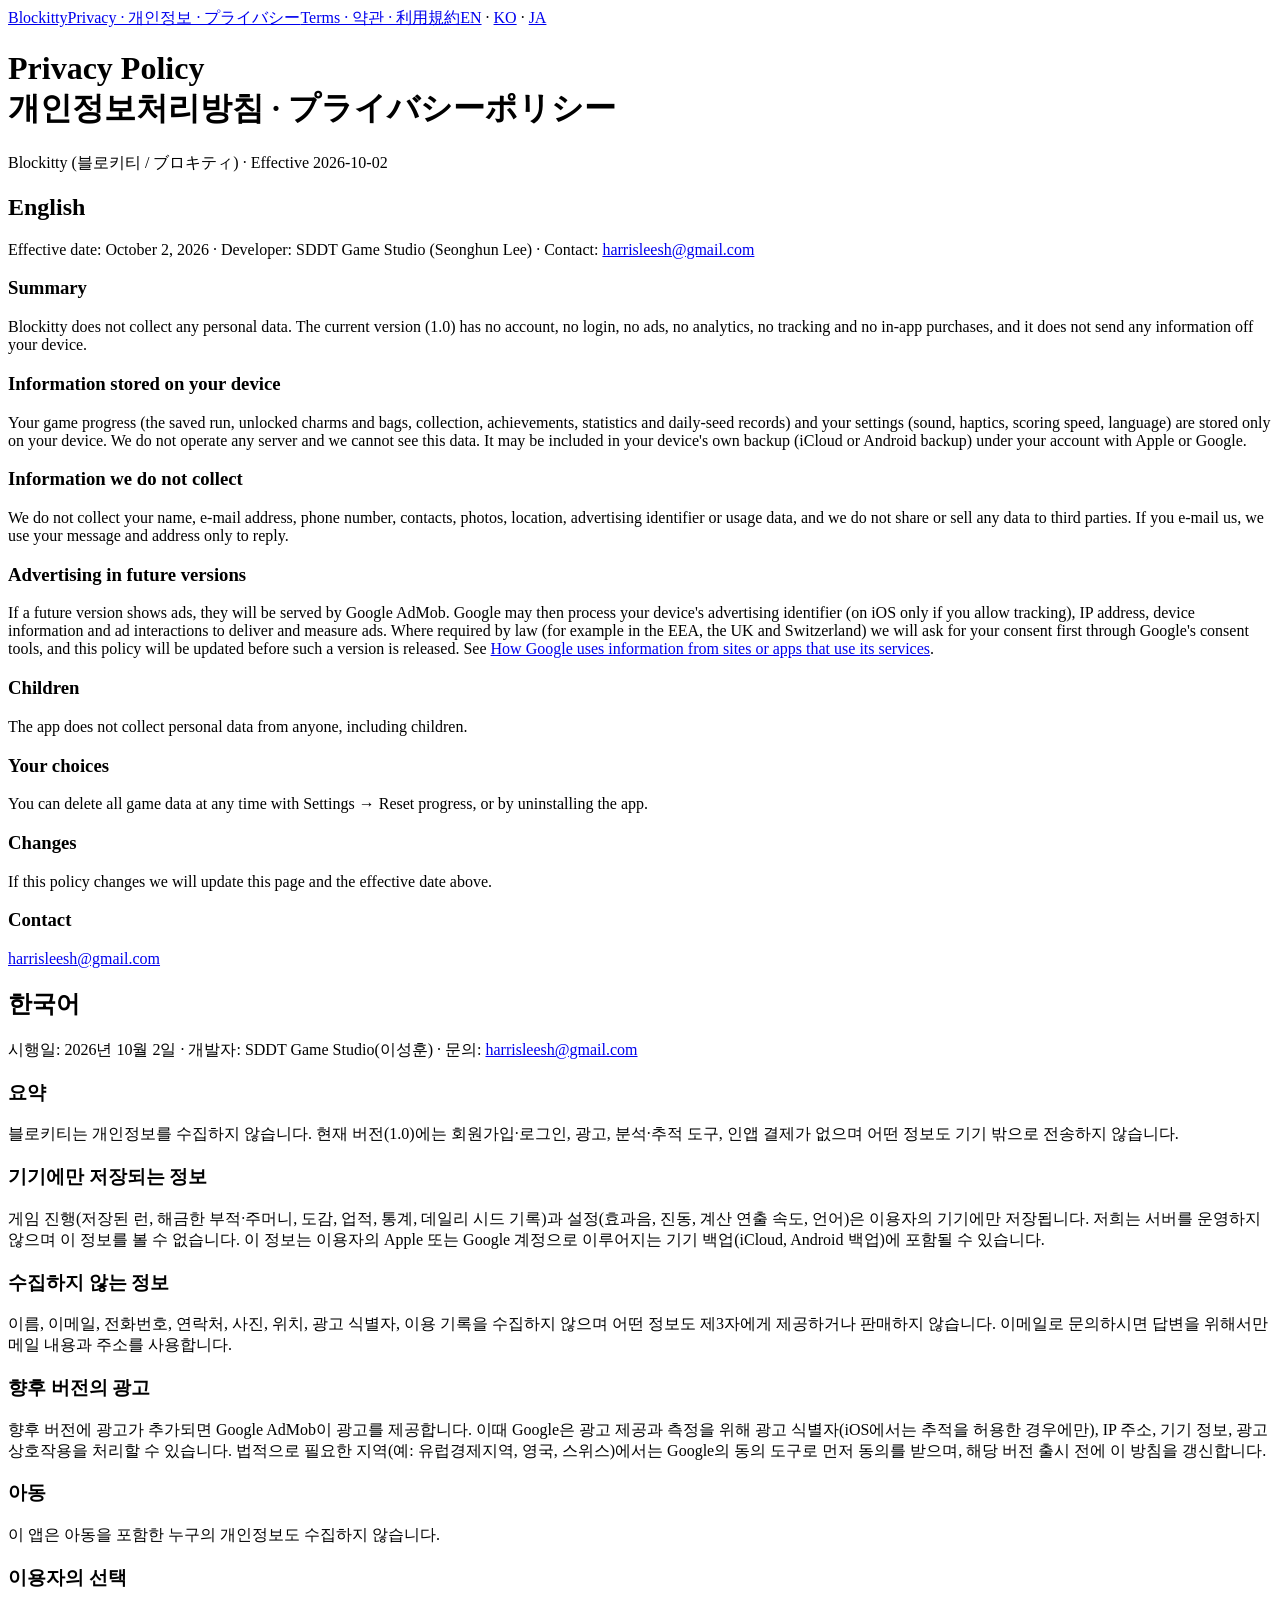
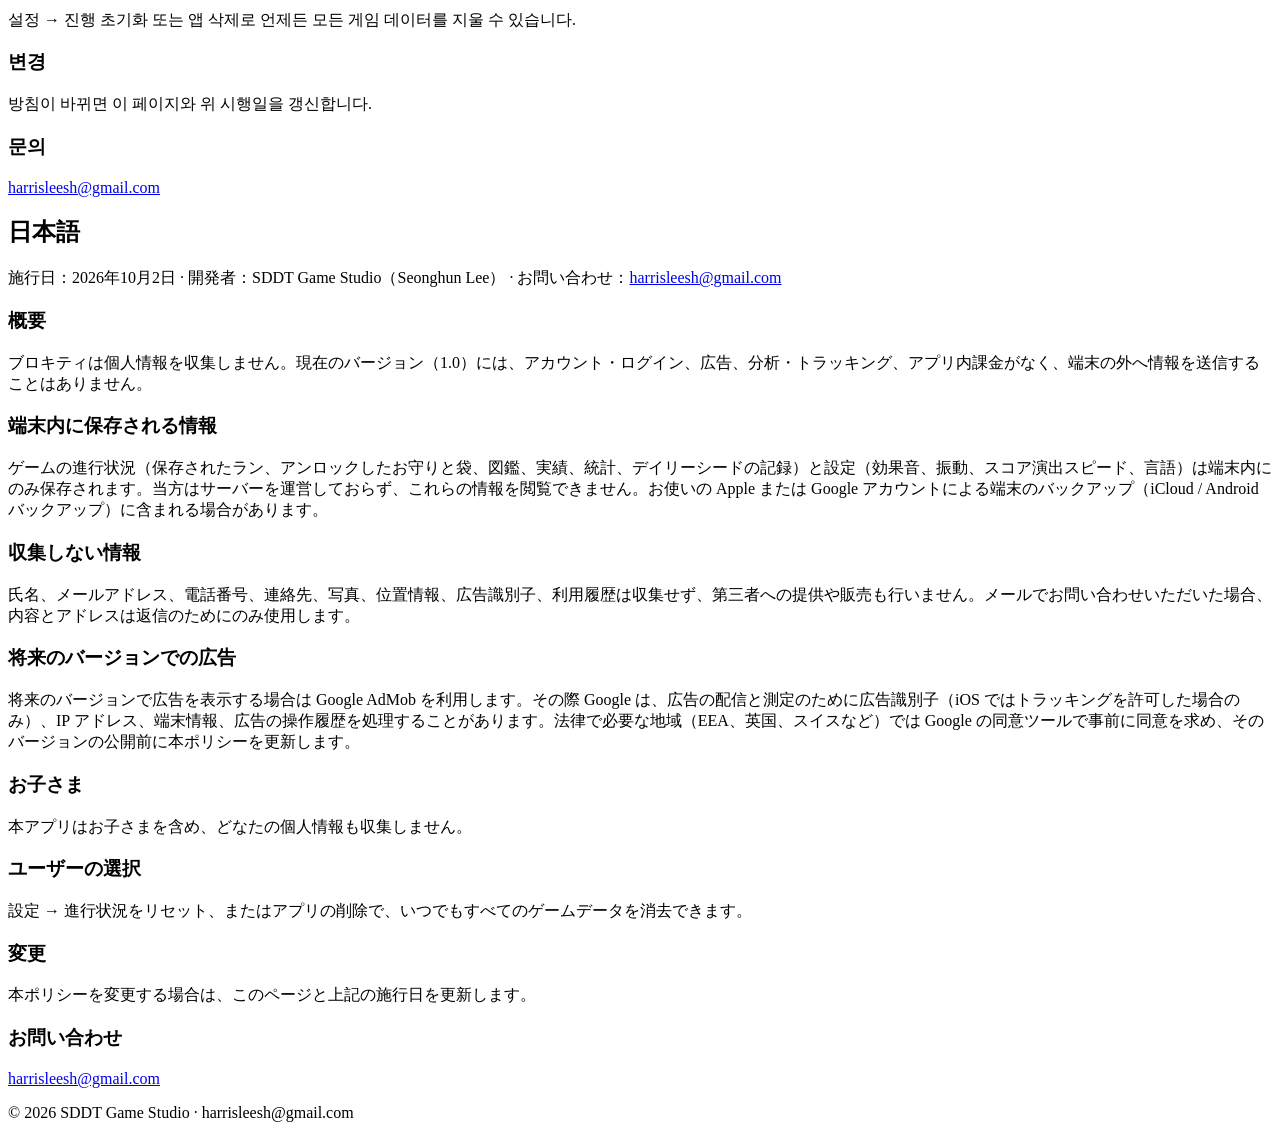
==== privacy/index.html @ 00c9c420 "Blockitty legal site" ====
<!doctype html><html lang="en"><head><meta charset="utf-8"><meta name="viewport" content="width=device-width,initial-scale=1"><link rel="stylesheet" href="/blockitty-legal/style.css"><title>Blockitty — Privacy Policy</title></head><body><main>
<nav><a href="/blockitty-legal/">Blockitty</a><a href="/blockitty-legal/privacy/">Privacy · 개인정보 · プライバシー</a><a href="/blockitty-legal/terms/">Terms · 약관 · 利用規約</a><span class="langs"><a href="#en">EN</a> · <a href="#ko">KO</a> · <a href="#ja">JA</a></span></nav>
<div class="hero"><h1>Privacy Policy<br>개인정보처리방침 · プライバシーポリシー</h1><p>Blockitty (블로키티 / ブロキティ) · Effective 2026-10-02</p></div>

<section id="en"><h2>English</h2>
<p class="meta">Effective date: October 2, 2026 · Developer: SDDT Game Studio (Seonghun Lee) · Contact: <a href="mailto:harrisleesh@gmail.com">harrisleesh@gmail.com</a></p>
<h3>Summary</h3>
<p>Blockitty does not collect any personal data. The current version (1.0) has no account, no login, no ads, no analytics, no tracking and no in-app purchases, and it does not send any information off your device.</p>
<h3>Information stored on your device</h3>
<p>Your game progress (the saved run, unlocked charms and bags, collection, achievements, statistics and daily-seed records) and your settings (sound, haptics, scoring speed, language) are stored only on your device. We do not operate any server and we cannot see this data. It may be included in your device's own backup (iCloud or Android backup) under your account with Apple or Google.</p>
<h3>Information we do not collect</h3>
<p>We do not collect your name, e-mail address, phone number, contacts, photos, location, advertising identifier or usage data, and we do not share or sell any data to third parties. If you e-mail us, we use your message and address only to reply.</p>
<h3>Advertising in future versions</h3>
<p>If a future version shows ads, they will be served by Google AdMob. Google may then process your device's advertising identifier (on iOS only if you allow tracking), IP address, device information and ad interactions to deliver and measure ads. Where required by law (for example in the EEA, the UK and Switzerland) we will ask for your consent first through Google's consent tools, and this policy will be updated before such a version is released. See <a href="https://policies.google.com/technologies/partner-sites">How Google uses information from sites or apps that use its services</a>.</p>
<h3>Children</h3>
<p>The app does not collect personal data from anyone, including children.</p>
<h3>Your choices</h3>
<p>You can delete all game data at any time with Settings → Reset progress, or by uninstalling the app.</p>
<h3>Changes</h3>
<p>If this policy changes we will update this page and the effective date above.</p>
<h3>Contact</h3>
<p><a href="mailto:harrisleesh@gmail.com">harrisleesh@gmail.com</a></p>
</section>

<section id="ko"><h2>한국어</h2>
<p class="meta">시행일: 2026년 10월 2일 · 개발자: SDDT Game Studio(이성훈) · 문의: <a href="mailto:harrisleesh@gmail.com">harrisleesh@gmail.com</a></p>
<h3>요약</h3>
<p>블로키티는 개인정보를 수집하지 않습니다. 현재 버전(1.0)에는 회원가입·로그인, 광고, 분석·추적 도구, 인앱 결제가 없으며 어떤 정보도 기기 밖으로 전송하지 않습니다.</p>
<h3>기기에만 저장되는 정보</h3>
<p>게임 진행(저장된 런, 해금한 부적·주머니, 도감, 업적, 통계, 데일리 시드 기록)과 설정(효과음, 진동, 계산 연출 속도, 언어)은 이용자의 기기에만 저장됩니다. 저희는 서버를 운영하지 않으며 이 정보를 볼 수 없습니다. 이 정보는 이용자의 Apple 또는 Google 계정으로 이루어지는 기기 백업(iCloud, Android 백업)에 포함될 수 있습니다.</p>
<h3>수집하지 않는 정보</h3>
<p>이름, 이메일, 전화번호, 연락처, 사진, 위치, 광고 식별자, 이용 기록을 수집하지 않으며 어떤 정보도 제3자에게 제공하거나 판매하지 않습니다. 이메일로 문의하시면 답변을 위해서만 메일 내용과 주소를 사용합니다.</p>
<h3>향후 버전의 광고</h3>
<p>향후 버전에 광고가 추가되면 Google AdMob이 광고를 제공합니다. 이때 Google은 광고 제공과 측정을 위해 광고 식별자(iOS에서는 추적을 허용한 경우에만), IP 주소, 기기 정보, 광고 상호작용을 처리할 수 있습니다. 법적으로 필요한 지역(예: 유럽경제지역, 영국, 스위스)에서는 Google의 동의 도구로 먼저 동의를 받으며, 해당 버전 출시 전에 이 방침을 갱신합니다.</p>
<h3>아동</h3>
<p>이 앱은 아동을 포함한 누구의 개인정보도 수집하지 않습니다.</p>
<h3>이용자의 선택</h3>
<p>설정 → 진행 초기화 또는 앱 삭제로 언제든 모든 게임 데이터를 지울 수 있습니다.</p>
<h3>변경</h3>
<p>방침이 바뀌면 이 페이지와 위 시행일을 갱신합니다.</p>
<h3>문의</h3>
<p><a href="mailto:harrisleesh@gmail.com">harrisleesh@gmail.com</a></p>
</section>

<section id="ja"><h2>日本語</h2>
<p class="meta">施行日：2026年10月2日 · 開発者：SDDT Game Studio（Seonghun Lee） · お問い合わせ：<a href="mailto:harrisleesh@gmail.com">harrisleesh@gmail.com</a></p>
<h3>概要</h3>
<p>ブロキティは個人情報を収集しません。現在のバージョン（1.0）には、アカウント・ログイン、広告、分析・トラッキング、アプリ内課金がなく、端末の外へ情報を送信することはありません。</p>
<h3>端末内に保存される情報</h3>
<p>ゲームの進行状況（保存されたラン、アンロックしたお守りと袋、図鑑、実績、統計、デイリーシードの記録）と設定（効果音、振動、スコア演出スピード、言語）は端末内にのみ保存されます。当方はサーバーを運営しておらず、これらの情報を閲覧できません。お使いの Apple または Google アカウントによる端末のバックアップ（iCloud / Android バックアップ）に含まれる場合があります。</p>
<h3>収集しない情報</h3>
<p>氏名、メールアドレス、電話番号、連絡先、写真、位置情報、広告識別子、利用履歴は収集せず、第三者への提供や販売も行いません。メールでお問い合わせいただいた場合、内容とアドレスは返信のためにのみ使用します。</p>
<h3>将来のバージョンでの広告</h3>
<p>将来のバージョンで広告を表示する場合は Google AdMob を利用します。その際 Google は、広告の配信と測定のために広告識別子（iOS ではトラッキングを許可した場合のみ）、IP アドレス、端末情報、広告の操作履歴を処理することがあります。法律で必要な地域（EEA、英国、スイスなど）では Google の同意ツールで事前に同意を求め、そのバージョンの公開前に本ポリシーを更新します。</p>
<h3>お子さま</h3>
<p>本アプリはお子さまを含め、どなたの個人情報も収集しません。</p>
<h3>ユーザーの選択</h3>
<p>設定 → 進行状況をリセット、またはアプリの削除で、いつでもすべてのゲームデータを消去できます。</p>
<h3>変更</h3>
<p>本ポリシーを変更する場合は、このページと上記の施行日を更新します。</p>
<h3>お問い合わせ</h3>
<p><a href="mailto:harrisleesh@gmail.com">harrisleesh@gmail.com</a></p>
</section>
<footer>© 2026 SDDT Game Studio · harrisleesh@gmail.com</footer>
</main></body></html>
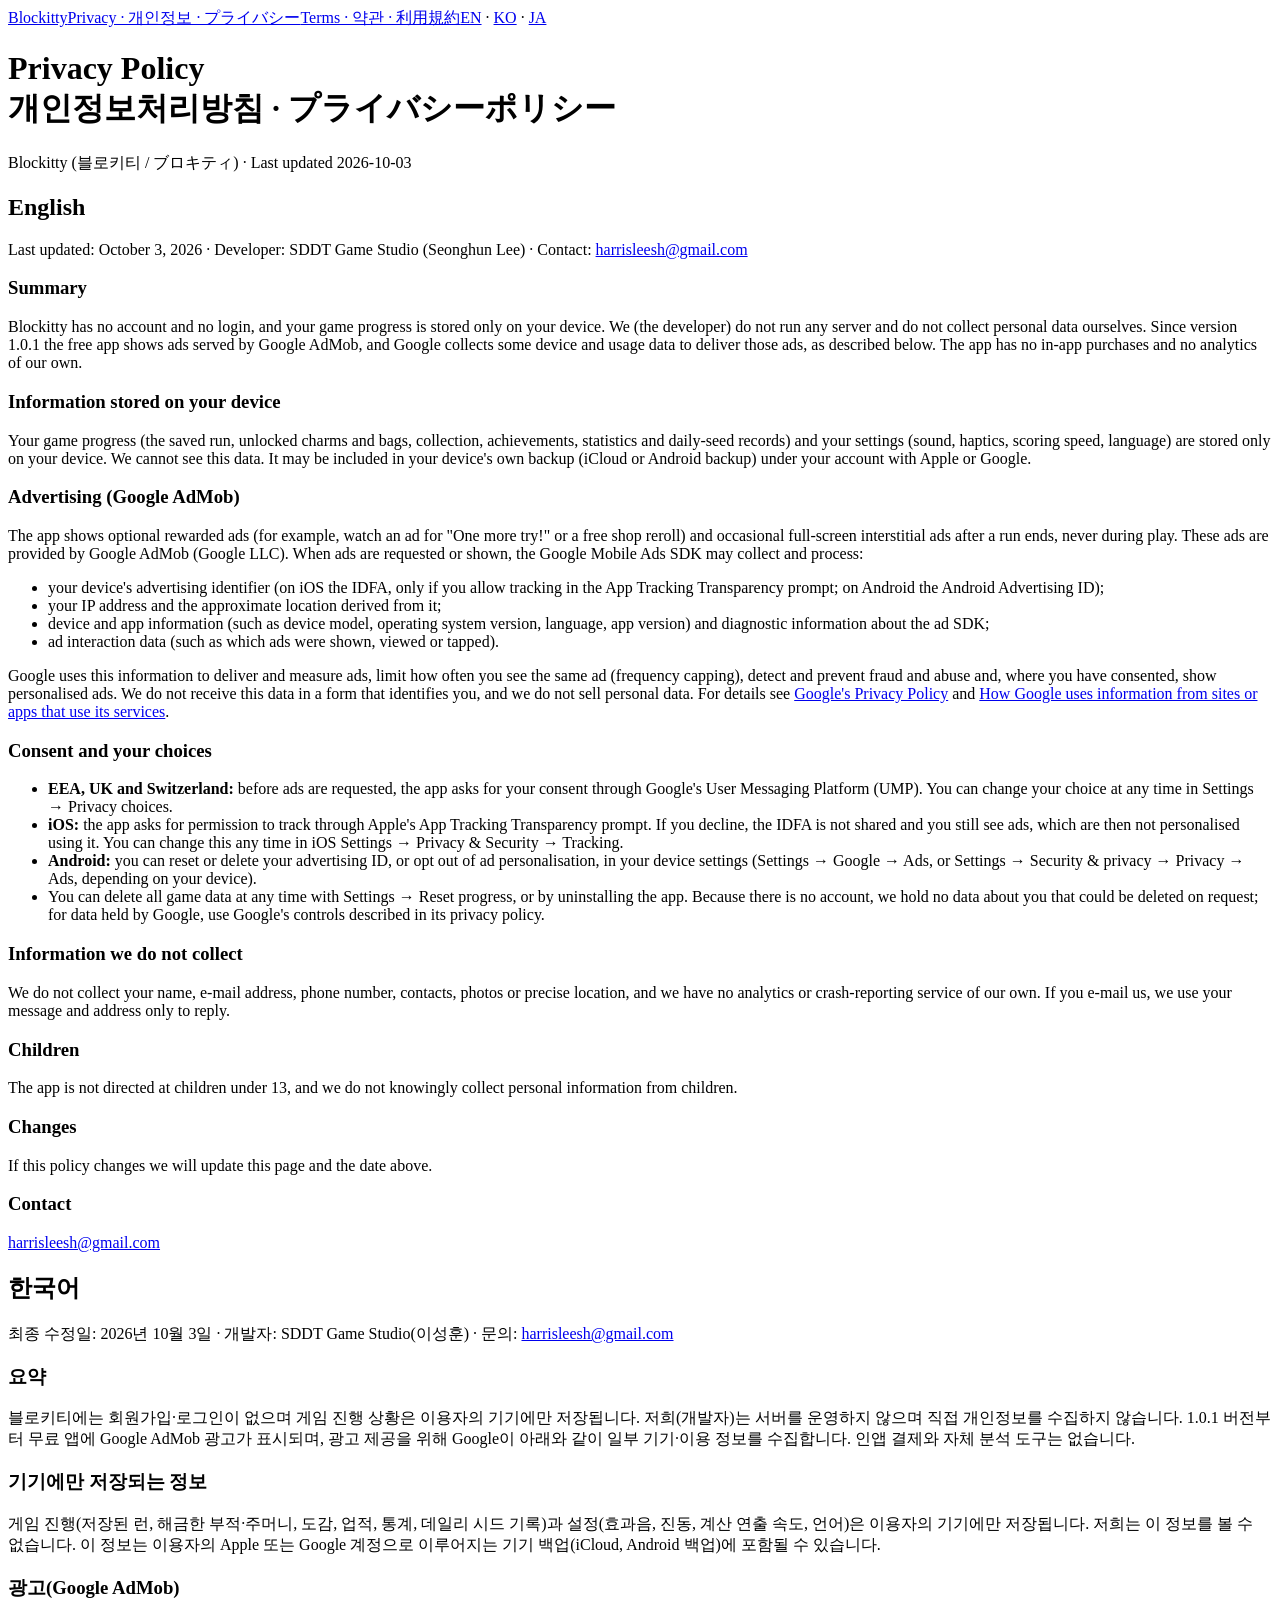
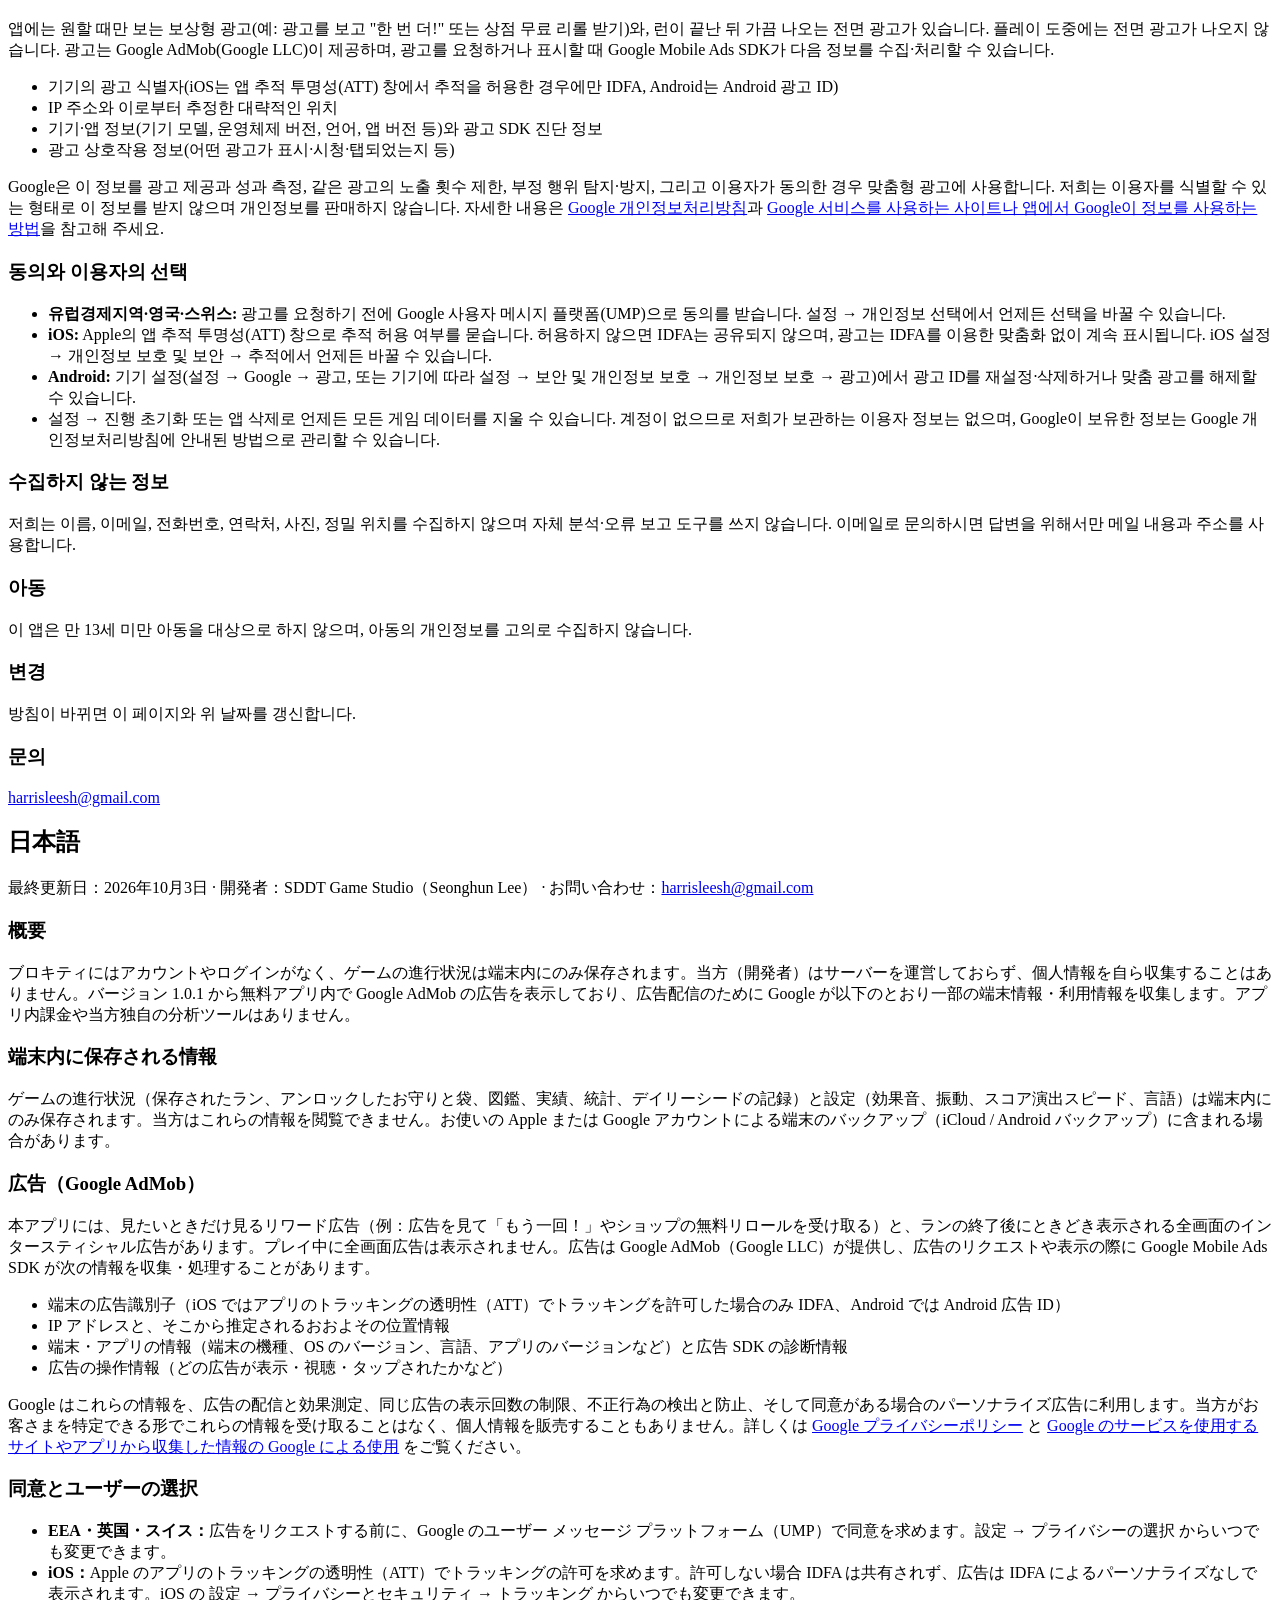
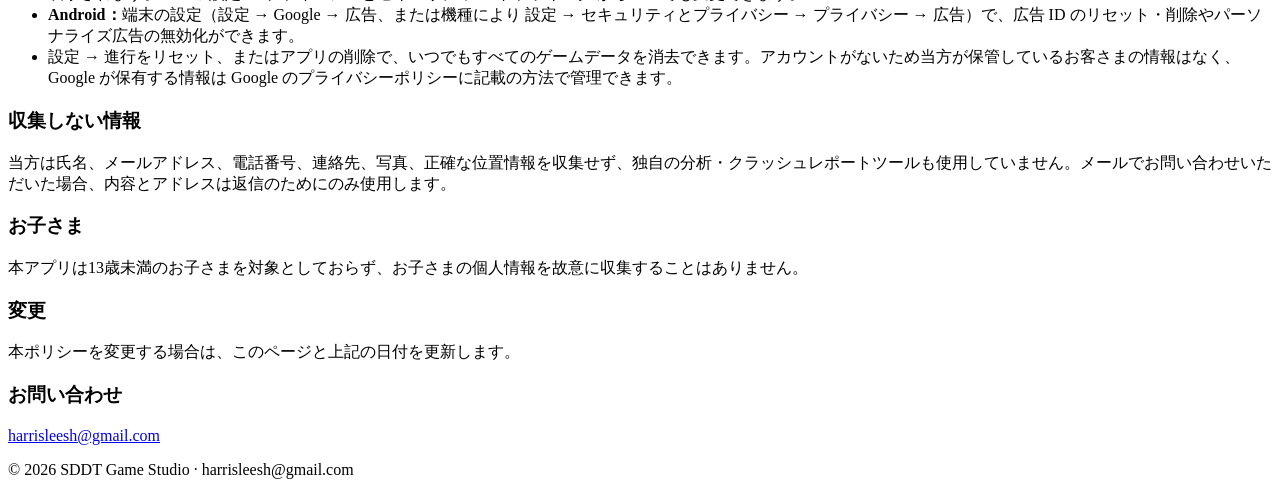
==== commit bf4daf09: "Privacy/terms for 1.0.1 (Google AdMob ads)" ====
--- a/privacy/index.html
+++ b/privacy/index.html
@@ -1,63 +1,99 @@
 <!doctype html><html lang="en"><head><meta charset="utf-8"><meta name="viewport" content="width=device-width,initial-scale=1"><link rel="stylesheet" href="/blockitty-legal/style.css"><title>Blockitty — Privacy Policy</title></head><body><main>
 <nav><a href="/blockitty-legal/">Blockitty</a><a href="/blockitty-legal/privacy/">Privacy · 개인정보 · プライバシー</a><a href="/blockitty-legal/terms/">Terms · 약관 · 利用規約</a><span class="langs"><a href="#en">EN</a> · <a href="#ko">KO</a> · <a href="#ja">JA</a></span></nav>
-<div class="hero"><h1>Privacy Policy<br>개인정보처리방침 · プライバシーポリシー</h1><p>Blockitty (블로키티 / ブロキティ) · Effective 2026-10-02</p></div>
+<div class="hero"><h1>Privacy Policy<br>개인정보처리방침 · プライバシーポリシー</h1><p>Blockitty (블로키티 / ブロキティ) · Last updated 2026-10-03</p></div>
 
 <section id="en"><h2>English</h2>
-<p class="meta">Effective date: October 2, 2026 · Developer: SDDT Game Studio (Seonghun Lee) · Contact: <a href="mailto:harrisleesh@gmail.com">harrisleesh@gmail.com</a></p>
+<p class="meta">Last updated: October 3, 2026 · Developer: SDDT Game Studio (Seonghun Lee) · Contact: <a href="mailto:harrisleesh@gmail.com">harrisleesh@gmail.com</a></p>
 <h3>Summary</h3>
-<p>Blockitty does not collect any personal data. The current version (1.0) has no account, no login, no ads, no analytics, no tracking and no in-app purchases, and it does not send any information off your device.</p>
+<p>Blockitty has no account and no login, and your game progress is stored only on your device. We (the developer) do not run any server and do not collect personal data ourselves. Since version 1.0.1 the free app shows ads served by Google AdMob, and Google collects some device and usage data to deliver those ads, as described below. The app has no in-app purchases and no analytics of our own.</p>
 <h3>Information stored on your device</h3>
-<p>Your game progress (the saved run, unlocked charms and bags, collection, achievements, statistics and daily-seed records) and your settings (sound, haptics, scoring speed, language) are stored only on your device. We do not operate any server and we cannot see this data. It may be included in your device's own backup (iCloud or Android backup) under your account with Apple or Google.</p>
+<p>Your game progress (the saved run, unlocked charms and bags, collection, achievements, statistics and daily-seed records) and your settings (sound, haptics, scoring speed, language) are stored only on your device. We cannot see this data. It may be included in your device's own backup (iCloud or Android backup) under your account with Apple or Google.</p>
+<h3>Advertising (Google AdMob)</h3>
+<p>The app shows optional rewarded ads (for example, watch an ad for "One more try!" or a free shop reroll) and occasional full-screen interstitial ads after a run ends, never during play. These ads are provided by Google AdMob (Google LLC). When ads are requested or shown, the Google Mobile Ads SDK may collect and process:</p>
+<ul>
+<li>your device's advertising identifier (on iOS the IDFA, only if you allow tracking in the App Tracking Transparency prompt; on Android the Android Advertising ID);</li>
+<li>your IP address and the approximate location derived from it;</li>
+<li>device and app information (such as device model, operating system version, language, app version) and diagnostic information about the ad SDK;</li>
+<li>ad interaction data (such as which ads were shown, viewed or tapped).</li>
+</ul>
+<p>Google uses this information to deliver and measure ads, limit how often you see the same ad (frequency capping), detect and prevent fraud and abuse and, where you have consented, show personalised ads. We do not receive this data in a form that identifies you, and we do not sell personal data. For details see <a href="https://policies.google.com/privacy">Google's Privacy Policy</a> and <a href="https://policies.google.com/technologies/partner-sites">How Google uses information from sites or apps that use its services</a>.</p>
+<h3>Consent and your choices</h3>
+<ul>
+<li><b>EEA, UK and Switzerland:</b> before ads are requested, the app asks for your consent through Google's User Messaging Platform (UMP). You can change your choice at any time in Settings → Privacy choices.</li>
+<li><b>iOS:</b> the app asks for permission to track through Apple's App Tracking Transparency prompt. If you decline, the IDFA is not shared and you still see ads, which are then not personalised using it. You can change this any time in iOS Settings → Privacy &amp; Security → Tracking.</li>
+<li><b>Android:</b> you can reset or delete your advertising ID, or opt out of ad personalisation, in your device settings (Settings → Google → Ads, or Settings → Security &amp; privacy → Privacy → Ads, depending on your device).</li>
+<li>You can delete all game data at any time with Settings → Reset progress, or by uninstalling the app. Because there is no account, we hold no data about you that could be deleted on request; for data held by Google, use Google's controls described in its privacy policy.</li>
+</ul>
 <h3>Information we do not collect</h3>
-<p>We do not collect your name, e-mail address, phone number, contacts, photos, location, advertising identifier or usage data, and we do not share or sell any data to third parties. If you e-mail us, we use your message and address only to reply.</p>
-<h3>Advertising in future versions</h3>
-<p>If a future version shows ads, they will be served by Google AdMob. Google may then process your device's advertising identifier (on iOS only if you allow tracking), IP address, device information and ad interactions to deliver and measure ads. Where required by law (for example in the EEA, the UK and Switzerland) we will ask for your consent first through Google's consent tools, and this policy will be updated before such a version is released. See <a href="https://policies.google.com/technologies/partner-sites">How Google uses information from sites or apps that use its services</a>.</p>
+<p>We do not collect your name, e-mail address, phone number, contacts, photos or precise location, and we have no analytics or crash-reporting service of our own. If you e-mail us, we use your message and address only to reply.</p>
 <h3>Children</h3>
-<p>The app does not collect personal data from anyone, including children.</p>
-<h3>Your choices</h3>
-<p>You can delete all game data at any time with Settings → Reset progress, or by uninstalling the app.</p>
+<p>The app is not directed at children under 13, and we do not knowingly collect personal information from children.</p>
 <h3>Changes</h3>
-<p>If this policy changes we will update this page and the effective date above.</p>
+<p>If this policy changes we will update this page and the date above.</p>
 <h3>Contact</h3>
 <p><a href="mailto:harrisleesh@gmail.com">harrisleesh@gmail.com</a></p>
 </section>
 
 <section id="ko"><h2>한국어</h2>
-<p class="meta">시행일: 2026년 10월 2일 · 개발자: SDDT Game Studio(이성훈) · 문의: <a href="mailto:harrisleesh@gmail.com">harrisleesh@gmail.com</a></p>
+<p class="meta">최종 수정일: 2026년 10월 3일 · 개발자: SDDT Game Studio(이성훈) · 문의: <a href="mailto:harrisleesh@gmail.com">harrisleesh@gmail.com</a></p>
 <h3>요약</h3>
-<p>블로키티는 개인정보를 수집하지 않습니다. 현재 버전(1.0)에는 회원가입·로그인, 광고, 분석·추적 도구, 인앱 결제가 없으며 어떤 정보도 기기 밖으로 전송하지 않습니다.</p>
+<p>블로키티에는 회원가입·로그인이 없으며 게임 진행 상황은 이용자의 기기에만 저장됩니다. 저희(개발자)는 서버를 운영하지 않으며 직접 개인정보를 수집하지 않습니다. 1.0.1 버전부터 무료 앱에 Google AdMob 광고가 표시되며, 광고 제공을 위해 Google이 아래와 같이 일부 기기·이용 정보를 수집합니다. 인앱 결제와 자체 분석 도구는 없습니다.</p>
 <h3>기기에만 저장되는 정보</h3>
-<p>게임 진행(저장된 런, 해금한 부적·주머니, 도감, 업적, 통계, 데일리 시드 기록)과 설정(효과음, 진동, 계산 연출 속도, 언어)은 이용자의 기기에만 저장됩니다. 저희는 서버를 운영하지 않으며 이 정보를 볼 수 없습니다. 이 정보는 이용자의 Apple 또는 Google 계정으로 이루어지는 기기 백업(iCloud, Android 백업)에 포함될 수 있습니다.</p>
+<p>게임 진행(저장된 런, 해금한 부적·주머니, 도감, 업적, 통계, 데일리 시드 기록)과 설정(효과음, 진동, 계산 연출 속도, 언어)은 이용자의 기기에만 저장됩니다. 저희는 이 정보를 볼 수 없습니다. 이 정보는 이용자의 Apple 또는 Google 계정으로 이루어지는 기기 백업(iCloud, Android 백업)에 포함될 수 있습니다.</p>
+<h3>광고(Google AdMob)</h3>
+<p>앱에는 원할 때만 보는 보상형 광고(예: 광고를 보고 "한 번 더!" 또는 상점 무료 리롤 받기)와, 런이 끝난 뒤 가끔 나오는 전면 광고가 있습니다. 플레이 도중에는 전면 광고가 나오지 않습니다. 광고는 Google AdMob(Google LLC)이 제공하며, 광고를 요청하거나 표시할 때 Google Mobile Ads SDK가 다음 정보를 수집·처리할 수 있습니다.</p>
+<ul>
+<li>기기의 광고 식별자(iOS는 앱 추적 투명성(ATT) 창에서 추적을 허용한 경우에만 IDFA, Android는 Android 광고 ID)</li>
+<li>IP 주소와 이로부터 추정한 대략적인 위치</li>
+<li>기기·앱 정보(기기 모델, 운영체제 버전, 언어, 앱 버전 등)와 광고 SDK 진단 정보</li>
+<li>광고 상호작용 정보(어떤 광고가 표시·시청·탭되었는지 등)</li>
+</ul>
+<p>Google은 이 정보를 광고 제공과 성과 측정, 같은 광고의 노출 횟수 제한, 부정 행위 탐지·방지, 그리고 이용자가 동의한 경우 맞춤형 광고에 사용합니다. 저희는 이용자를 식별할 수 있는 형태로 이 정보를 받지 않으며 개인정보를 판매하지 않습니다. 자세한 내용은 <a href="https://policies.google.com/privacy?hl=ko">Google 개인정보처리방침</a>과 <a href="https://policies.google.com/technologies/partner-sites?hl=ko">Google 서비스를 사용하는 사이트나 앱에서 Google이 정보를 사용하는 방법</a>을 참고해 주세요.</p>
+<h3>동의와 이용자의 선택</h3>
+<ul>
+<li><b>유럽경제지역·영국·스위스:</b> 광고를 요청하기 전에 Google 사용자 메시지 플랫폼(UMP)으로 동의를 받습니다. 설정 → 개인정보 선택에서 언제든 선택을 바꿀 수 있습니다.</li>
+<li><b>iOS:</b> Apple의 앱 추적 투명성(ATT) 창으로 추적 허용 여부를 묻습니다. 허용하지 않으면 IDFA는 공유되지 않으며, 광고는 IDFA를 이용한 맞춤화 없이 계속 표시됩니다. iOS 설정 → 개인정보 보호 및 보안 → 추적에서 언제든 바꿀 수 있습니다.</li>
+<li><b>Android:</b> 기기 설정(설정 → Google → 광고, 또는 기기에 따라 설정 → 보안 및 개인정보 보호 → 개인정보 보호 → 광고)에서 광고 ID를 재설정·삭제하거나 맞춤 광고를 해제할 수 있습니다.</li>
+<li>설정 → 진행 초기화 또는 앱 삭제로 언제든 모든 게임 데이터를 지울 수 있습니다. 계정이 없으므로 저희가 보관하는 이용자 정보는 없으며, Google이 보유한 정보는 Google 개인정보처리방침에 안내된 방법으로 관리할 수 있습니다.</li>
+</ul>
 <h3>수집하지 않는 정보</h3>
-<p>이름, 이메일, 전화번호, 연락처, 사진, 위치, 광고 식별자, 이용 기록을 수집하지 않으며 어떤 정보도 제3자에게 제공하거나 판매하지 않습니다. 이메일로 문의하시면 답변을 위해서만 메일 내용과 주소를 사용합니다.</p>
-<h3>향후 버전의 광고</h3>
-<p>향후 버전에 광고가 추가되면 Google AdMob이 광고를 제공합니다. 이때 Google은 광고 제공과 측정을 위해 광고 식별자(iOS에서는 추적을 허용한 경우에만), IP 주소, 기기 정보, 광고 상호작용을 처리할 수 있습니다. 법적으로 필요한 지역(예: 유럽경제지역, 영국, 스위스)에서는 Google의 동의 도구로 먼저 동의를 받으며, 해당 버전 출시 전에 이 방침을 갱신합니다.</p>
+<p>저희는 이름, 이메일, 전화번호, 연락처, 사진, 정밀 위치를 수집하지 않으며 자체 분석·오류 보고 도구를 쓰지 않습니다. 이메일로 문의하시면 답변을 위해서만 메일 내용과 주소를 사용합니다.</p>
 <h3>아동</h3>
-<p>이 앱은 아동을 포함한 누구의 개인정보도 수집하지 않습니다.</p>
-<h3>이용자의 선택</h3>
-<p>설정 → 진행 초기화 또는 앱 삭제로 언제든 모든 게임 데이터를 지울 수 있습니다.</p>
+<p>이 앱은 만 13세 미만 아동을 대상으로 하지 않으며, 아동의 개인정보를 고의로 수집하지 않습니다.</p>
 <h3>변경</h3>
-<p>방침이 바뀌면 이 페이지와 위 시행일을 갱신합니다.</p>
+<p>방침이 바뀌면 이 페이지와 위 날짜를 갱신합니다.</p>
 <h3>문의</h3>
 <p><a href="mailto:harrisleesh@gmail.com">harrisleesh@gmail.com</a></p>
 </section>
 
 <section id="ja"><h2>日本語</h2>
-<p class="meta">施行日：2026年10月2日 · 開発者：SDDT Game Studio（Seonghun Lee） · お問い合わせ：<a href="mailto:harrisleesh@gmail.com">harrisleesh@gmail.com</a></p>
+<p class="meta">最終更新日：2026年10月3日 · 開発者：SDDT Game Studio（Seonghun Lee） · お問い合わせ：<a href="mailto:harrisleesh@gmail.com">harrisleesh@gmail.com</a></p>
 <h3>概要</h3>
-<p>ブロキティは個人情報を収集しません。現在のバージョン（1.0）には、アカウント・ログイン、広告、分析・トラッキング、アプリ内課金がなく、端末の外へ情報を送信することはありません。</p>
+<p>ブロキティにはアカウントやログインがなく、ゲームの進行状況は端末内にのみ保存されます。当方（開発者）はサーバーを運営しておらず、個人情報を自ら収集することはありません。バージョン 1.0.1 から無料アプリ内で Google AdMob の広告を表示しており、広告配信のために Google が以下のとおり一部の端末情報・利用情報を収集します。アプリ内課金や当方独自の分析ツールはありません。</p>
 <h3>端末内に保存される情報</h3>
-<p>ゲームの進行状況（保存されたラン、アンロックしたお守りと袋、図鑑、実績、統計、デイリーシードの記録）と設定（効果音、振動、スコア演出スピード、言語）は端末内にのみ保存されます。当方はサーバーを運営しておらず、これらの情報を閲覧できません。お使いの Apple または Google アカウントによる端末のバックアップ（iCloud / Android バックアップ）に含まれる場合があります。</p>
+<p>ゲームの進行状況（保存されたラン、アンロックしたお守りと袋、図鑑、実績、統計、デイリーシードの記録）と設定（効果音、振動、スコア演出スピード、言語）は端末内にのみ保存されます。当方はこれらの情報を閲覧できません。お使いの Apple または Google アカウントによる端末のバックアップ（iCloud / Android バックアップ）に含まれる場合があります。</p>
+<h3>広告（Google AdMob）</h3>
+<p>本アプリには、見たいときだけ見るリワード広告（例：広告を見て「もう一回！」やショップの無料リロールを受け取る）と、ランの終了後にときどき表示される全画面のインタースティシャル広告があります。プレイ中に全画面広告は表示されません。広告は Google AdMob（Google LLC）が提供し、広告のリクエストや表示の際に Google Mobile Ads SDK が次の情報を収集・処理することがあります。</p>
+<ul>
+<li>端末の広告識別子（iOS ではアプリのトラッキングの透明性（ATT）でトラッキングを許可した場合のみ IDFA、Android では Android 広告 ID）</li>
+<li>IP アドレスと、そこから推定されるおおよその位置情報</li>
+<li>端末・アプリの情報（端末の機種、OS のバージョン、言語、アプリのバージョンなど）と広告 SDK の診断情報</li>
+<li>広告の操作情報（どの広告が表示・視聴・タップされたかなど）</li>
+</ul>
+<p>Google はこれらの情報を、広告の配信と効果測定、同じ広告の表示回数の制限、不正行為の検出と防止、そして同意がある場合のパーソナライズ広告に利用します。当方がお客さまを特定できる形でこれらの情報を受け取ることはなく、個人情報を販売することもありません。詳しくは <a href="https://policies.google.com/privacy?hl=ja">Google プライバシーポリシー</a> と <a href="https://policies.google.com/technologies/partner-sites?hl=ja">Google のサービスを使用するサイトやアプリから収集した情報の Google による使用</a> をご覧ください。</p>
+<h3>同意とユーザーの選択</h3>
+<ul>
+<li><b>EEA・英国・スイス：</b>広告をリクエストする前に、Google のユーザー メッセージ プラットフォーム（UMP）で同意を求めます。設定 → プライバシーの選択 からいつでも変更できます。</li>
+<li><b>iOS：</b>Apple のアプリのトラッキングの透明性（ATT）でトラッキングの許可を求めます。許可しない場合 IDFA は共有されず、広告は IDFA によるパーソナライズなしで表示されます。iOS の 設定 → プライバシーとセキュリティ → トラッキング からいつでも変更できます。</li>
+<li><b>Android：</b>端末の設定（設定 → Google → 広告、または機種により 設定 → セキュリティとプライバシー → プライバシー → 広告）で、広告 ID のリセット・削除やパーソナライズ広告の無効化ができます。</li>
+<li>設定 → 進行をリセット、またはアプリの削除で、いつでもすべてのゲームデータを消去できます。アカウントがないため当方が保管しているお客さまの情報はなく、Google が保有する情報は Google のプライバシーポリシーに記載の方法で管理できます。</li>
+</ul>
 <h3>収集しない情報</h3>
-<p>氏名、メールアドレス、電話番号、連絡先、写真、位置情報、広告識別子、利用履歴は収集せず、第三者への提供や販売も行いません。メールでお問い合わせいただいた場合、内容とアドレスは返信のためにのみ使用します。</p>
-<h3>将来のバージョンでの広告</h3>
-<p>将来のバージョンで広告を表示する場合は Google AdMob を利用します。その際 Google は、広告の配信と測定のために広告識別子（iOS ではトラッキングを許可した場合のみ）、IP アドレス、端末情報、広告の操作履歴を処理することがあります。法律で必要な地域（EEA、英国、スイスなど）では Google の同意ツールで事前に同意を求め、そのバージョンの公開前に本ポリシーを更新します。</p>
+<p>当方は氏名、メールアドレス、電話番号、連絡先、写真、正確な位置情報を収集せず、独自の分析・クラッシュレポートツールも使用していません。メールでお問い合わせいただいた場合、内容とアドレスは返信のためにのみ使用します。</p>
 <h3>お子さま</h3>
-<p>本アプリはお子さまを含め、どなたの個人情報も収集しません。</p>
-<h3>ユーザーの選択</h3>
-<p>設定 → 進行状況をリセット、またはアプリの削除で、いつでもすべてのゲームデータを消去できます。</p>
+<p>本アプリは13歳未満のお子さまを対象としておらず、お子さまの個人情報を故意に収集することはありません。</p>
 <h3>変更</h3>
-<p>本ポリシーを変更する場合は、このページと上記の施行日を更新します。</p>
+<p>本ポリシーを変更する場合は、このページと上記の日付を更新します。</p>
 <h3>お問い合わせ</h3>
 <p><a href="mailto:harrisleesh@gmail.com">harrisleesh@gmail.com</a></p>
 </section>
